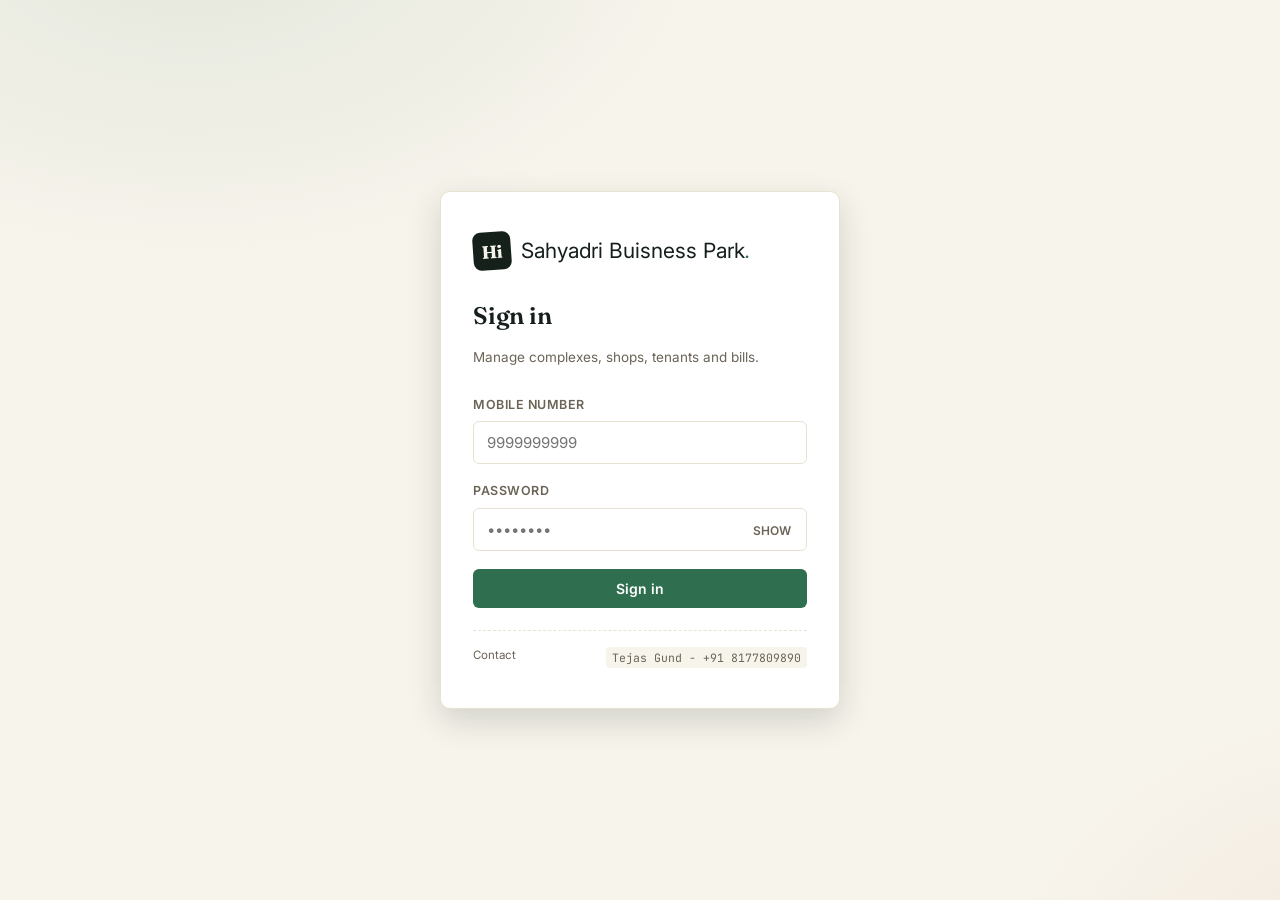
==== index.html @ 378aa6cf "Fronedned craeted" ====
<!DOCTYPE html>
<html lang="en">
<head>
<meta charset="UTF-8">
<meta name="viewport" content="width=device-width, initial-scale=1.0, viewport-fit=cover">
<title>Ledger — Shop &amp; Tenant Management</title>
  <link rel="preconnect" href="https://fonts.googleapis.com">
  <link rel="preconnect" href="https://fonts.gstatic.com" crossorigin>
  <link href="https://fonts.googleapis.com/css2?family=Fraunces:opsz,wght@9..144,400;9..144,500;9..144,600;9..144,700&family=Inter:wght@400;500;600;700&family=JetBrains+Mono:wght@400;500;600&display=swap" rel="stylesheet">
<link rel="stylesheet" href="root.css">
  <script>
    // If already signed in, skip the login screen and go straight to the right app.
    (function () {
      try {
        var token = localStorage.getItem('tms_token');
        var role  = localStorage.getItem('tms_role');
        if (token && role) {
          window.location.replace(role === 'admin' ? './ADMIN/index.html' : './USER/index.html');
        }
      } catch (e) { /* ignore */ }
    })();
  </script>
</head>
<body>

<!-- ============================================================
     LOGIN SCREEN
     ============================================================ -->
<div class="login-wrap" id="loginScreen">
  <div class="login-card">
    <div class="login-mark">
      <div class="stamp-mark">Hi</div>
      <div class="wordmark">Sahyadri Buisness Park<span>.</span></div>
    </div>
    <h1>Sign in</h1>
    <p class="login-sub">Manage complexes, shops, tenants and bills.</p>

    <div class="login-error" id="loginError"></div>

    <form id="loginForm" autocomplete="on">
      <div class="field">
        <label for="loginMobile">Mobile number</label>
        <input type="tel" id="loginMobile" name="mobile" placeholder="9999999999" autocomplete="username" required pattern="[0-9]{10}" maxlength="10" inputmode="numeric">
      </div>
      <div class="field">
        <label for="loginPassword">Password</label>
        <div class="pw-row">
          <input type="password" id="loginPassword" name="password" placeholder="••••••••" autocomplete="current-password" required>
          <button type="button" class="pw-toggle" id="pwToggle">SHOW</button>
        </div>
      </div>
      <button type="submit" class="btn btn-primary btn-block" id="loginBtn">
        <span id="loginBtnText">Sign in</span>
      </button>
    </form>
  <div class="api-base-note">
    <span>Contact</span>
    <code>
    Tejas Gund - +91 8177809890
  </code>
</div>
  </div>
</div>

<script>
/* ================================================================
   CONFIG — set your backend URL here
   ================================================================ */
const API_BASE_URL = ""; // relative — same origin as this page; Apache proxies /api to the backend

/* ================================================================
   MINIMAL API HELPER (login only)
   ================================================================ */
class ApiError extends Error {
  constructor(message, status){ super(message); this.status = status; }
}
async function api(path, { method = 'GET', body = null } = {}) {
  const headers = { 'Content-Type': 'application/json' };
  let res;
  try {
    res = await fetch(`${API_BASE_URL}${path}`, {
      method, headers, body: body ? JSON.stringify(body) : undefined,
    });
  } catch (err) {
    throw new ApiError(`Can't reach the server at ${API_BASE_URL}. Check the API_BASE_URL value and that the backend is running.`, 0);
  }
  let data = null;
  const text = await res.text();
  if (text) { try { data = JSON.parse(text); } catch { data = null; } }
  if (!res.ok) {
    let msg = `Request failed (${res.status})`;
    if (data) {
      if (typeof data.detail === 'string') msg = data.detail;
      else if (Array.isArray(data.detail)) msg = data.detail.map(d => d.msg).join(', ');
    }
    throw new ApiError(msg, res.status);
  }
  return data;
}

/* ================================================================
   LOGIN
   ================================================================ */
const loginForm = document.getElementById('loginForm');
const loginError = document.getElementById('loginError');
const loginBtn = document.getElementById('loginBtn');
const loginBtnText = document.getElementById('loginBtnText');

// Show a note if we were redirected here because the session expired.
(function () {
  const params = new URLSearchParams(window.location.search);
  if (params.get('expired') === '1') {
    loginError.textContent = 'Your session expired. Please sign in again.';
    loginError.classList.add('show');
  }
})();

document.getElementById('pwToggle').addEventListener('click', () => {
  const pw = document.getElementById('loginPassword');
  const btn = document.getElementById('pwToggle');
  if (pw.type === 'password'){ pw.type = 'text'; btn.textContent = 'HIDE'; }
  else { pw.type = 'password'; btn.textContent = 'SHOW'; }
});

loginForm.addEventListener('submit', async (e) => {
  e.preventDefault();
  loginError.classList.remove('show');
  const mobile = document.getElementById('loginMobile').value.trim();
  const password = document.getElementById('loginPassword').value;

  loginBtn.disabled = true;
  loginBtnText.innerHTML = '<span class="spinner"></span>';

  try {
    const data = await api('/api/login', { method:'POST', body:{ mobile, password } });
    localStorage.setItem('tms_token', data.token);
    localStorage.setItem('tms_role', data.role);
    window.location.replace(data.role === 'admin' ? './ADMIN/index.html' : './USER/index.html');
  } catch (err) {
    loginError.textContent = err.message || 'Sign in failed. Check your credentials.';
    loginError.classList.add('show');
    loginBtn.disabled = false;
    loginBtnText.textContent = 'Sign in';
  }
});
</script>
</body>
</html>
---- root.css ----
/* ============================================================
   TOKENS
   ============================================================ */
:root{
  --ink:#15201B;
  --paper:#F7F4EC;
  --paper-raised:#FFFFFF;
  --green:#2F6F4F;
  --green-deep:#1F4D38;
  --rust:#C0612B;
  --rust-soft:#F3E3D6;
  --line:#E8E2D2;
  --success:#1F8A6B;
  --success-soft:#E1F0E8;
  --pending-soft:#F3E3D6;
  --partial-soft:#FBEFD0;
  --partial:#A87A12;
  --muted:#6B6457;
  --danger:#B43B2E;
  --danger-soft:#F6E0DC;

  --font-display:'Fraunces', serif;
  --font-body:'Inter', system-ui, sans-serif;
  --font-mono:'JetBrains Mono', monospace;

  --radius:10px;
  --radius-sm:6px;
  --shadow-sm: 0 1px 2px rgba(21,32,27,0.06);
  --shadow-md: 0 4px 16px rgba(21,32,27,0.10);
  --shadow-lg: 0 12px 32px rgba(21,32,27,0.16);

  --sidebar-w: 248px;
}

*{box-sizing:border-box;}
html,body{margin:0;padding:0;}
body{
  background:var(--paper);
  color:var(--ink);
  font-family:var(--font-body);
  font-size:15px;
  line-height:1.5;
  -webkit-font-smoothing:antialiased;
  min-height:100vh;
}
h1,h2,h3,h4{font-family:var(--font-display); font-weight:600; margin:0; letter-spacing:-0.01em;}
.mono{font-family:var(--font-mono);}
a{color:inherit;}
button{font-family:var(--font-body); cursor:pointer;}
input,select,textarea{font-family:var(--font-body);}
*:focus-visible{outline:2px solid var(--green); outline-offset:2px; border-radius:4px;}

@media (prefers-reduced-motion: reduce){
  *{animation-duration:0.001ms !important; transition-duration:0.001ms !important;}
}

::-webkit-scrollbar{width:10px; height:10px;}
::-webkit-scrollbar-thumb{background:var(--line); border-radius:6px;}
::-webkit-scrollbar-track{background:transparent;}

/* ============================================================
   LOGIN SCREEN
   ============================================================ */
.login-wrap{
  min-height:100vh;
  display:flex;
  align-items:center;
  justify-content:center;
  padding:24px;
  background:
    radial-gradient(900px 600px at 15% -10%, rgba(47,111,79,0.10), transparent 60%),
    radial-gradient(700px 500px at 110% 110%, rgba(192,97,43,0.08), transparent 60%),
    var(--paper);
}
.login-card{
  width:100%;
  max-width:400px;
  background:var(--paper-raised);
  border:1px solid var(--line);
  border-radius:var(--radius);
  box-shadow:var(--shadow-lg);
  padding:40px 32px;
  animation:rise 0.5s ease both;
}
@keyframes rise{ from{opacity:0; transform:translateY(10px);} to{opacity:1; transform:translateY(0);} }
.login-mark{
  display:flex; align-items:center; gap:10px; margin-bottom:28px;
}
.login-mark .stamp-mark{
  width:38px; height:38px; border-radius:8px;
  background:var(--ink); color:var(--paper);
  display:flex; align-items:center; justify-content:center;
  font-family:var(--font-display); font-weight:700; font-size:18px;
  transform:rotate(-4deg);
}
.login-mark .wordmark{font-size:21px;}
.login-mark .wordmark span{color:var(--green); font-style:italic;}
.login-card h1{font-size:24px; margin-bottom:4px;}
.login-sub{color:var(--muted); font-size:13.5px; margin-bottom:28px;}
.field{margin-bottom:18px;}
.field label{
  display:block; font-size:12.5px; font-weight:600; text-transform:uppercase;
  letter-spacing:0.04em; color:var(--muted); margin-bottom:7px;
}
.field input{
  width:100%; padding:11px 13px; border:1.5px solid var(--line);
  border-radius:var(--radius-sm); font-size:15px; background:var(--paper-raised);
  transition:border-color .15s ease;
}
.field input:focus{border-color:var(--green);}
.pw-row{position:relative;}
.pw-toggle{
  position:absolute; right:10px; top:50%; transform:translateY(-50%);
  background:none; border:none; font-size:12px; color:var(--muted); font-weight:600;
  padding:4px 6px;
}
.btn{
  display:inline-flex; align-items:center; justify-content:center; gap:8px;
  padding:11px 18px; border-radius:var(--radius-sm); border:none;
  font-weight:600; font-size:14px; transition:transform .12s ease, box-shadow .12s ease, background .15s ease;
  white-space:nowrap;
}
.btn:active{transform:scale(0.97);}
.btn-primary{background:var(--green); color:#fff;}
.btn-primary:hover{background:var(--green-deep);}
.btn-primary:disabled{background:#9FB8AB; cursor:not-allowed; transform:none;}
.btn-block{width:100%;}
.btn-ghost{background:transparent; color:var(--ink); border:1.5px solid var(--line);}
.btn-ghost:hover{border-color:var(--ink);}
.btn-danger-ghost{background:transparent; color:var(--danger); border:1.5px solid var(--danger-soft);}
.btn-danger-ghost:hover{background:var(--danger-soft);}
.btn-sm{padding:6px 11px; font-size:12.5px;}
.btn-icon{padding:8px; border-radius:var(--radius-sm); background:transparent; border:1.5px solid var(--line); color:var(--ink); display:inline-flex;}
.btn-icon:hover{border-color:var(--green); color:var(--green);}
.btn-icon.spinning svg{animation:spin 0.7s linear infinite;}
@keyframes spin{ to{ transform:rotate(360deg); } }

.login-error{
  background:var(--danger-soft); color:var(--danger); border-radius:var(--radius-sm);
  padding:10px 13px; font-size:13px; margin-bottom:16px; display:none; font-weight:500;
}
.login-error.show{display:block; animation:shake .3s ease;}
@keyframes shake{ 0%,100%{transform:translateX(0);} 25%{transform:translateX(-4px);} 75%{transform:translateX(4px);} }

.api-base-note{
  margin-top:22px; padding-top:16px; border-top:1px dashed var(--line);
  font-size:11.5px; color:var(--muted); display:flex; justify-content:space-between; gap:8px;
}
.api-base-note code{font-family:var(--font-mono); background:var(--paper); padding:2px 6px; border-radius:4px;}

/* ============================================================
   APP SHELL
   ============================================================ */
.app{ display:none; min-height:100vh; }
.app.show{ display:flex; }

.sidebar{
  width:var(--sidebar-w); flex-shrink:0; background:var(--ink); color:var(--paper);
  display:flex; flex-direction:column; padding:22px 14px; position:fixed; top:0; left:0; bottom:0; overflow-y:auto;
}
.sidebar-mark{ display:flex; align-items:center; gap:10px; padding:0 8px 24px; }
.sidebar-mark .stamp-mark{
  width:32px; height:32px; border-radius:7px; background:var(--green); color:#fff;
  display:flex; align-items:center; justify-content:center; font-family:var(--font-display); font-weight:700; font-size:15px;
  transform:rotate(-4deg); flex-shrink:0;
}
.sidebar-mark .wordmark{font-size:17px; color:#fff;}
.sidebar-mark .wordmark span{color:#6FBE99; font-style:italic;}

.nav-group{ margin-bottom:4px; }
.nav-label{ font-size:10.5px; text-transform:uppercase; letter-spacing:.08em; color:#8A9389; padding:14px 12px 6px; font-weight:600;}
.nav-item{
  display:flex; align-items:center; gap:11px; padding:10px 12px; border-radius:var(--radius-sm);
  color:#C9CFC5; font-size:14px; font-weight:500; margin-bottom:2px; transition:background .12s ease, color .12s ease;
  border:none; background:none; width:100%; text-align:left;
}
.nav-item svg{ flex-shrink:0; opacity:0.85; }
.nav-item:hover{ background:rgba(255,255,255,0.06); color:#fff; }
.nav-item.active{ background:var(--green); color:#fff; }
.nav-item.active svg{ opacity:1; }
.nav-badge{
  margin-left:auto; background:var(--rust); color:#fff; font-size:10.5px; font-weight:700;
  padding:1px 6px; border-radius:10px; min-width:18px; text-align:center;
}

.sidebar-foot{ margin-top:auto; padding-top:16px; border-top:1px solid rgba(255,255,255,0.08); }
.user-chip{ display:flex; align-items:center; gap:10px; padding:8px 10px; border-radius:var(--radius-sm); }
.user-avatar{
  width:32px; height:32px; border-radius:50%; background:var(--green); color:#fff;
  display:flex; align-items:center; justify-content:center; font-weight:700; font-size:13px; flex-shrink:0;
}
.user-meta{ overflow:hidden; }
.user-meta .name{ font-size:13.5px; color:#fff; font-weight:600; white-space:nowrap; overflow:hidden; text-overflow:ellipsis; }
.user-meta .role{ font-size:11px; color:#8A9389; text-transform:capitalize; }
.logout-btn{
  width:100%; margin-top:8px; background:none; border:1.5px solid rgba(255,255,255,0.14); color:#C9CFC5;
  padding:9px; border-radius:var(--radius-sm); font-size:13px; font-weight:600; display:flex; align-items:center; justify-content:center; gap:7px;
}
.logout-btn:hover{ border-color:var(--rust); color:#fff; background:rgba(192,97,43,0.15); }

.main{ flex:1; margin-left:var(--sidebar-w); min-width:0; }
.topbar{
  position:sticky; top:0; z-index:20; background:rgba(247,244,236,0.92); backdrop-filter:blur(8px);
  border-bottom:1px solid var(--line); padding:16px 28px; display:flex; align-items:center; justify-content:space-between; gap:16px;
}
.topbar h2{ font-size:21px; }
.topbar .crumb{ font-size:12.5px; color:var(--muted); margin-top:2px; }
.topbar-actions{ display:flex; align-items:center; gap:10px; }
.content{ padding:24px 28px 56px; max-width:1320px; }

.menu-toggle{ display:none; background:none; border:none; padding:6px; color:var(--ink); }

/* ============================================================
   GENERIC UI PARTS
   ============================================================ */
.toolbar{ display:flex; align-items:center; justify-content:space-between; gap:12px; margin-bottom:18px; flex-wrap:wrap; }
.search-input{
  flex:1; min-width:180px; max-width:340px; padding:9px 13px 9px 36px; border:1.5px solid var(--line);
  border-radius:var(--radius-sm); font-size:13.5px; background:var(--paper-raised) url('data:image/svg+xml;utf8,<svg xmlns="http://www.w3.org/2000/svg" width="15" height="15" viewBox="0 0 24 24" fill="none" stroke="%236B6457" stroke-width="2"><circle cx="11" cy="11" r="8"/><line x1="21" y1="21" x2="16.65" y2="16.65"/></svg>') no-repeat 12px center;
}
.search-input:focus{ border-color:var(--green); outline:none; }
.filter-chips{ display:flex; gap:6px; }
.chip{
  padding:7px 13px; border-radius:999px; border:1.5px solid var(--line); background:var(--paper-raised);
  font-size:12.5px; font-weight:600; color:var(--muted); transition:all .12s ease;
}
.chip:hover{ border-color:var(--green); color:var(--ink); }
.chip.active{ background:var(--ink); color:#fff; border-color:var(--ink); }
.tenant-tag{ font-size:13px; font-weight:600; color:var(--green-deep); }

.card{ background:var(--paper-raised); border:1px solid var(--line); border-radius:var(--radius); box-shadow:var(--shadow-sm); }
.card-pad{ padding:18px; }

.stat-row{ display:grid; grid-template-columns:repeat(auto-fit, minmax(170px,1fr)); gap:14px; margin-bottom:20px; }
.stat-card{ padding:16px 18px; }
.stat-card .label{ font-size:11.5px; text-transform:uppercase; letter-spacing:.05em; color:var(--muted); font-weight:600; margin-bottom:8px;}
.stat-card .value{ font-family:var(--font-display); font-size:26px; font-weight:600; }
.stat-card .sub{ font-size:12px; color:var(--muted); margin-top:4px; }
.stat-card.accent-green .value{ color:var(--green-deep); }
.stat-card.accent-rust .value{ color:var(--rust); }
.glance-card{ font-family:inherit; transition:border-color .12s, transform .1s; }
.glance-card:hover{ border-color:var(--green); }
.glance-card:active{ transform:scale(0.98); }

.table-wrap{ overflow-x:auto; border:1px solid var(--line); border-radius:var(--radius); background:var(--paper-raised); }
table{ width:100%; border-collapse:collapse; font-size:13.8px; min-width:640px; }
thead th{
  text-align:left; padding:12px 16px; font-size:11.5px; text-transform:uppercase; letter-spacing:.04em;
  color:var(--muted); font-weight:600; border-bottom:1.5px solid var(--line); white-space:nowrap; background:#FBF9F4;
}
tbody td{ padding:13px 16px; border-bottom:1px solid var(--line); vertical-align:middle; }
tbody tr:last-child td{ border-bottom:none; }
tbody tr{ transition:background .1s ease; }
tbody tr:hover{ background:#FBF9F4; }
td.num, th.num{ text-align:right; font-family:var(--font-mono); }
td .row-actions{ display:flex; gap:6px; justify-content:flex-end; }

.pill{
  display:inline-flex; align-items:center; gap:5px; padding:3px 10px; border-radius:999px;
  font-size:11.5px; font-weight:700; text-transform:uppercase; letter-spacing:.03em;
}
.pill-dot{ width:6px; height:6px; border-radius:50%; }
.pill.available{ background:var(--success-soft); color:var(--success); }
.pill.available .pill-dot{ background:var(--success); }
.pill.occupied{ background:#E7E3F4; color:#5B4B9E; }
.pill.occupied .pill-dot{ background:#5B4B9E; }
.pill.active-pill{ background:var(--success-soft); color:var(--success); }
.pill.active-pill .pill-dot{ background:var(--success); }
.pill.inactive-pill{ background:var(--danger-soft); color:var(--danger); }
.pill.inactive-pill .pill-dot{ background:var(--danger); }
.pill.role-admin{ background:#FDEBD8; color:#9A5A12; }
.pill.role-tenant{ background:#E3EEFB; color:#1E5C9A; }

/* stamp badge — signature element for bill/payment status */
.stamp{
  display:inline-flex; align-items:center; justify-content:center;
  font-family:var(--font-mono); font-weight:700; font-size:10.5px; letter-spacing:.06em;
  padding:4px 10px; border-radius:4px; border:2px solid currentColor;
  transform:rotate(-3deg); text-transform:uppercase;
}
.stamp.paid{ color:var(--success); }
.stamp.partial{ color:var(--partial); }
.stamp.pending{ color:var(--rust); }

.empty-state{ text-align:center; padding:64px 24px; color:var(--muted); }
.empty-state svg{ opacity:0.4; margin-bottom:14px; }
.empty-state h3{ font-size:16px; color:var(--ink); margin-bottom:6px; }
.empty-state p{ font-size:13.5px; max-width:340px; margin:0 auto; }

.skeleton-row{ height:46px; background:linear-gradient(90deg, #EFEBE0 25%, #F6F3EA 37%, #EFEBE0 63%); background-size:400% 100%; animation:shimmer 1.4s ease infinite; border-bottom:1px solid var(--line); }
@keyframes shimmer{ 0%{background-position:100% 0;} 100%{background-position:0 0;} }

.error-banner{
  background:var(--danger-soft); color:var(--danger); border-radius:var(--radius-sm); padding:13px 16px;
  font-size:13.5px; font-weight:500; margin-bottom:16px; display:flex; align-items:flex-start; gap:10px;
}
.error-banner svg{ flex-shrink:0; margin-top:1px; }
.error-banner button{ margin-left:auto; background:none; border:none; color:var(--danger); font-weight:700; font-size:16px; line-height:1; flex-shrink:0;}

/* Toasts */
.toast-stack{ position:fixed; bottom:20px; right:20px; z-index:1000; display:flex; flex-direction:column; gap:10px; max-width:340px; }
.toast{
  background:var(--ink); color:#fff; padding:13px 16px; border-radius:var(--radius-sm); box-shadow:var(--shadow-lg);
  font-size:13.5px; font-weight:500; display:flex; align-items:center; gap:10px; animation:toast-in .25s ease both;
}
.toast.success{ background:var(--green-deep); }
.toast.error{ background:var(--danger); }
.toast.fade-out{ animation:toast-out .25s ease forwards; }
@keyframes toast-in{ from{opacity:0; transform:translateX(20px);} to{opacity:1; transform:translateX(0);} }
@keyframes toast-out{ from{opacity:1;} to{opacity:0; transform:translateX(20px);} }

/* Modal */
.modal-overlay{
  position:fixed; inset:0; background:rgba(21,32,27,0.45); display:none; align-items:center; justify-content:center;
  z-index:500; padding:20px; backdrop-filter:blur(2px);
}
.modal-overlay.show{ display:flex; animation:fade-in .15s ease; }
@keyframes fade-in{ from{opacity:0;} to{opacity:1;} }
.modal{
  background:var(--paper-raised); border-radius:var(--radius); box-shadow:var(--shadow-lg); width:100%; max-width:560px;
  max-height:90vh; overflow-y:auto; animation:modal-in .2s ease both;
}
@keyframes modal-in{ from{opacity:0; transform:translateY(12px) scale(0.98);} to{opacity:1; transform:translateY(0) scale(1);} }
.modal-head{ padding:20px 22px; border-bottom:1px solid var(--line); display:flex; align-items:center; justify-content:space-between; }
.modal-head h3{ font-size:18px; }
.modal-close{ background:none; border:none; color:var(--muted); padding:4px; }
.modal-close:hover{ color:var(--ink); }
.modal-body{ padding:22px; }
.modal-foot{ padding:16px 22px; border-top:1px solid var(--line); display:flex; justify-content:flex-end; gap:10px; }
.form-grid{ display:grid; grid-template-columns:1fr 1fr; gap:14px; }
.form-grid .full{ grid-column:1 / -1; }
@media (max-width:520px){ .form-grid{ grid-template-columns:1fr; } }
.field select, .field textarea{
  width:100%; padding:11px 13px; border:1.5px solid var(--line); border-radius:var(--radius-sm); font-size:14.5px; background:var(--paper-raised);
}
.field select:disabled{ background:#F4F1E9; color:var(--muted); cursor:not-allowed; }
.field textarea{ resize:vertical; min-height:64px; font-family:var(--font-body); }
.field .hint{ font-size:11.5px; color:var(--muted); margin-top:5px; }
.field-error{ font-size:12px; color:var(--danger); margin-top:5px; font-weight:600; }
.field input.invalid, .field select.invalid{ border-color:var(--danger); }

.confirm-body{ padding:22px; font-size:14.5px; }
.confirm-body strong{ font-weight:700; }

/* ---- Info card used inside modals ---- */
.info-card{
  background:var(--paper); border:1.5px solid var(--line); border-radius:var(--radius-sm);
  padding:12px 14px; margin-top:4px; font-size:13px;
}
.info-card .info-row{ display:flex; justify-content:space-between; align-items:center; gap:10px; padding:3px 0; }
.info-card .info-label{ color:var(--muted); font-size:12px; font-weight:600; text-transform:uppercase; letter-spacing:.03em; }
.info-card .info-val{ font-weight:600; font-family:var(--font-mono); font-size:13px; }
.info-card .info-val.good{ color:var(--success); }
.info-card .info-val.warn{ color:var(--rust); }

/* ---- Step / path toggle inside modal ---- */
.path-toggle{
  display:flex; gap:0; border:1.5px solid var(--line); border-radius:var(--radius-sm); overflow:hidden; margin-bottom:18px;
}
.path-btn{
  flex:1; padding:10px 12px; background:var(--paper-raised); border:none; font-size:13.5px; font-weight:600;
  color:var(--muted); cursor:pointer; transition:background .12s, color .12s; border-right:1.5px solid var(--line);
  display:flex; align-items:center; justify-content:center; gap:7px;
}
.path-btn:last-child{ border-right:none; }
.path-btn.active{ background:var(--ink); color:#fff; }
.path-btn:hover:not(.active){ background:var(--paper); color:var(--ink); }

/* ---- Bill section inside payment modal ---- */
.bill-list{ display:flex; flex-direction:column; gap:8px; margin-top:6px; }
.bill-row{
  border:1.5px solid var(--line); border-radius:var(--radius-sm); padding:11px 13px;
  cursor:pointer; transition:border-color .12s, background .12s; display:flex; align-items:center; gap:12px;
}
.bill-row:hover{ border-color:var(--green); background:#F2F9F5; }
.bill-row.selected{ border-color:var(--green); background:#E8F4EE; }
.bill-row input[type=radio]{ accent-color:var(--green); width:15px; height:15px; flex-shrink:0; }
.bill-row-info{ flex:1; min-width:0; }
.bill-row-info .btype{ font-weight:700; font-size:13.5px; }
.bill-row-info .bmeta{ font-size:12px; color:var(--muted); margin-top:2px; }
.bill-row-amt{ text-align:right; flex-shrink:0; }
.bill-row-amt .bpending{ font-family:var(--font-mono); font-weight:700; font-size:14px; color:var(--rust); }
.bill-row-amt .bdue{ font-size:11.5px; color:var(--muted); margin-top:2px; }

/* ---- Unoccupied warning ---- */
.warn-box{
  background:var(--rust-soft); border:1.5px solid #E8C4A8; border-radius:var(--radius-sm);
  padding:11px 14px; font-size:13px; color:#7A3A18; display:flex; align-items:flex-start; gap:9px; margin-top:4px;
}
.warn-box svg{ flex-shrink:0; margin-top:1px; }

/* ---- Payment summary before save ---- */
.pay-summary{
  background:var(--success-soft); border:1.5px solid #A8D9C4; border-radius:var(--radius-sm);
  padding:13px 15px; margin-top:6px;
}
.pay-summary .ps-title{ font-size:11.5px; font-weight:700; text-transform:uppercase; letter-spacing:.05em; color:var(--success); margin-bottom:8px; }
.pay-summary .ps-row{ display:flex; justify-content:space-between; font-size:13px; padding:3px 0; }
.pay-summary .ps-row .ps-key{ color:var(--muted); }
.pay-summary .ps-row .ps-val{ font-weight:600; }
.pay-summary .ps-row.ps-total .ps-val{ font-family:var(--font-mono); font-size:15px; color:var(--green-deep); }

/* Tenant portal (read-only, simplified) */
.tenant-shell{ width:100%; }
.tenant-topbar{
  background:var(--ink); color:#fff; padding:18px 24px; display:flex; align-items:center; justify-content:space-between;
  position:sticky; top:0; z-index:20;
}
.tenant-content{ max-width:760px; margin:0 auto; padding:24px 18px 64px; }
.section-title{ font-size:17px; margin:28px 0 14px; display:flex; align-items:center; justify-content:space-between; }
.tenant-card{ background:var(--paper-raised); border:1px solid var(--line); border-radius:var(--radius); padding:16px 18px; margin-bottom:10px; box-shadow:var(--shadow-sm); }
.tenant-card .row1{ display:flex; align-items:center; justify-content:space-between; gap:10px; margin-bottom:8px;}
.tenant-card .title{ font-weight:600; font-size:14.5px; }
.tenant-card .meta{ font-size:12.5px; color:var(--muted); }
.tenant-card .amt-row{ display:flex; justify-content:space-between; font-size:13px; padding-top:8px; border-top:1px dashed var(--line); margin-top:8px;}
.tenant-card .amt-row .big{ font-family:var(--font-mono); font-weight:700; font-size:15px; }

.spinner{ width:16px; height:16px; border:2.5px solid rgba(255,255,255,0.35); border-top-color:#fff; border-radius:50%; animation:spin 0.7s linear infinite; }
.spinner.dark{ border:2.5px solid rgba(21,32,27,0.2); border-top-color:var(--ink); }

.checkbox-list{ display:flex; flex-direction:column; gap:8px; max-height:220px; overflow-y:auto; border:1.5px solid var(--line); border-radius:var(--radius-sm); padding:10px; }
.checkbox-row{ display:flex; align-items:center; gap:9px; font-size:13.5px; padding:5px 6px; border-radius:5px; }
.checkbox-row:hover{ background:var(--paper); }
.checkbox-row input{ width:16px; height:16px; accent-color:var(--green); }

/* ---- Shop picker list (bulk bill creation) ---- */
.shop-pick-list{ display:flex; flex-direction:column; gap:7px; max-height:280px; overflow-y:auto; padding:2px; }
.shop-pick-row{
  display:flex; align-items:center; gap:11px; padding:10px 12px; border:1.5px solid var(--line);
  border-radius:var(--radius-sm); cursor:pointer; transition:border-color .12s, background .12s;
}
.shop-pick-row:hover{ border-color:var(--green); }
.shop-pick-row.checked-row{ border-color:var(--green); background:#F2F9F5; }
.shop-pick-check{ width:17px; height:17px; accent-color:var(--green); flex-shrink:0; cursor:pointer; }
.shop-pick-info{ flex:1; min-width:0; }
.shop-pick-num{ font-weight:700; font-size:14px; }
.shop-pick-meta{ font-size:11.5px; color:var(--muted); margin-top:2px; }
.shop-pick-amt-wrap{ display:flex; align-items:center; gap:4px; flex-shrink:0; }
.shop-pick-rupee{ font-family:var(--font-mono); color:var(--muted); font-size:13px; }
.shop-pick-amount{
  width:104px; padding:8px 9px; border:1.5px solid var(--line); border-radius:var(--radius-sm);
  font-family:var(--font-mono); font-size:13.5px; text-align:right; background:var(--paper-raised);
}
.shop-pick-amount:focus{ border-color:var(--green); outline:none; }
@media (max-width:480px){
  .shop-pick-row{ flex-wrap:wrap; }
  .shop-pick-amt-wrap{ width:100%; justify-content:flex-end; margin-left:28px; }
}

.visually-hidden{ position:absolute; width:1px; height:1px; overflow:hidden; clip:rect(0,0,0,0); }

/* Responsive */
@media (max-width:900px){
  .sidebar{ transform:translateX(-100%); transition:transform .2s ease; z-index:300; box-shadow:var(--shadow-lg); }
  .sidebar.open{ transform:translateX(0); }
  .main{ margin-left:0; }
  .menu-toggle{ display:flex; }
  .sidebar-scrim{ display:none; position:fixed; inset:0; background:rgba(0,0,0,0.4); z-index:290; }
  .sidebar-scrim.show{ display:block; }
  .content{ padding:18px 16px 90px; }
  .topbar{ padding:14px 16px; }
}
@media (max-width:560px){
  .topbar h2{ font-size:18px; }
  .stat-row{ grid-template-columns:repeat(2,1fr); }
  table{ font-size:13px; }
  thead th, tbody td{ padding:10px 12px; }
  .modal-overlay{ padding:0; align-items:flex-end; }
  .modal{ max-width:100%; max-height:92vh; border-radius:var(--radius) var(--radius) 0 0; animation:modal-in-sheet .2s ease both; }
  .modal-head{ padding:16px 16px 14px; }
  .modal-body{ padding:16px; }
  .modal-foot{ padding:12px 16px; padding-bottom:max(12px, env(safe-area-inset-bottom)); flex-wrap:wrap; }
  .modal-foot .btn{ flex:1; }
  .pay-summary, .info-card, .warn-box{ padding:11px 12px; }
}
@keyframes modal-in-sheet{ from{opacity:0; transform:translateY(24px);} to{opacity:1; transform:translateY(0);} }

/* ============================================================
   ENHANCED UI — filters, advanced search, user dashboard
   ============================================================ */
.filter-bar{
  background:var(--paper-raised); border:1px solid var(--line); border-radius:var(--radius);
  padding:14px 16px; margin-bottom:18px; display:flex; flex-wrap:wrap; gap:10px; align-items:flex-end;
}
.filter-bar .field{ margin:0; min-width:130px; flex:1; }
.filter-bar .field label{ font-size:11px; }
.filter-bar .field input,.filter-bar .field select{ font-size:13px; padding:8px 10px; }
.filter-bar .field.search-full{ flex:2; min-width:200px; }
.filter-count{ font-size:12.5px; color:var(--muted); font-weight:600; margin-left:auto; align-self:center; white-space:nowrap; }
.filter-clear-btn{ padding:8px 13px; font-size:12.5px; font-weight:600; white-space:nowrap; }

.sort-select{ padding:8px 10px; border:1.5px solid var(--line); border-radius:var(--radius-sm); font-size:13px; background:var(--paper-raised); color:var(--ink); }

/* Dashboard complex stats table */
.complex-stat-card{
  background:var(--paper-raised); border:1px solid var(--line); border-radius:var(--radius);
  padding:14px 16px; box-shadow:var(--shadow-sm); transition:box-shadow .15s;
}
.complex-stat-card:hover{ box-shadow:var(--shadow-md); }
.complex-stat-card .c-name{ font-weight:700; font-size:14.5px; margin-bottom:10px; display:flex; align-items:center; gap:8px; }
.complex-stat-grid{ display:grid; grid-template-columns:repeat(3,1fr); gap:8px; }
.complex-stat-item{ text-align:center; }
.complex-stat-item .csi-val{ font-family:var(--font-mono); font-weight:700; font-size:16px; }
.complex-stat-item .csi-label{ font-size:10.5px; color:var(--muted); text-transform:uppercase; letter-spacing:.04em; font-weight:600; }
.complex-stat-item.accent-green .csi-val{ color:var(--green-deep); }
.complex-stat-item.accent-rust .csi-val{ color:var(--rust); }

/* Collapsible sections for tenant portal */
.collapsible-section{ background:var(--paper-raised); border:1px solid var(--line); border-radius:var(--radius); margin-bottom:12px; overflow:hidden; }
.collapsible-header{ display:flex; align-items:center; justify-content:space-between; padding:14px 18px; cursor:pointer; user-select:none; }
.collapsible-header h3{ font-size:15px; margin:0; }
.collapsible-arrow{ transition:transform .2s; }
.collapsible-header.open .collapsible-arrow{ transform:rotate(180deg); }
.collapsible-body{ display:none; border-top:1px solid var(--line); padding:16px 18px; }
.collapsible-body.open{ display:block; }

/* Tenant portal enhanced stats */
.tp-stat-grid{ display:grid; grid-template-columns:repeat(2,1fr); gap:10px; margin-bottom:16px; }
.tp-stat{ background:var(--paper-raised); border:1px solid var(--line); border-radius:var(--radius); padding:12px 14px; }
.tp-stat .tp-label{ font-size:10.5px; text-transform:uppercase; letter-spacing:.05em; color:var(--muted); font-weight:600; margin-bottom:4px; }
.tp-stat .tp-value{ font-family:var(--font-display); font-size:20px; font-weight:600; }
.tp-stat.accent-green .tp-value{ color:var(--green-deep); }
.tp-stat.accent-rust .tp-value{ color:var(--rust); }
.tp-stat.accent-partial .tp-value{ color:var(--partial); }
@media(min-width:500px){ .tp-stat-grid{ grid-template-columns:repeat(4,1fr); } }

/* Monthly summary for tenant portal */
.month-row{
  border:1px solid var(--line); border-radius:var(--radius-sm); margin-bottom:8px; overflow:hidden;
}
.month-row-head{ display:flex; align-items:center; justify-content:space-between; padding:10px 14px; cursor:pointer; background:var(--paper-raised); }
.month-row-head .m-name{ font-weight:700; font-size:13.5px; }
.month-row-head .m-badges{ display:flex; gap:8px; align-items:center; }
.month-row-body{ display:none; border-top:1px solid var(--line); padding:12px 14px; background:#FAFAF8; }
.month-row-body.open{ display:block; }

/* Bills/Payments year→month drill-down */
.drill-crumb{ display:flex; align-items:center; gap:6px; flex-wrap:wrap; font-size:12.5px; color:var(--muted); margin-bottom:12px; }
.drill-crumb span{ cursor:pointer; }
.drill-crumb span.active{ color:var(--ink); font-weight:700; cursor:default; }
.drill-crumb .sep{ color:var(--line); cursor:default; }
.drill-grid{ display:grid; grid-template-columns:repeat(auto-fill,minmax(150px,1fr)); gap:10px; }
.drill-card{ background:var(--paper-raised); border:1px solid var(--line); border-radius:var(--radius); padding:14px 16px; cursor:pointer; transition:border-color .12s, box-shadow .12s; }
.drill-card:hover{ border-color:var(--green); box-shadow:var(--shadow-sm); }
.drill-card .dc-title{ font-weight:700; font-size:15px; margin-bottom:6px; }
.drill-card .dc-count{ font-size:11.5px; color:var(--muted); margin-bottom:8px; }
.drill-card .dc-amt{ font-family:var(--font-mono); font-weight:700; font-size:15px; }
.drill-card .dc-pending{ font-size:11.5px; color:var(--rust); font-weight:600; margin-top:3px; }
.drill-card .dc-pending.clear{ color:var(--success); }
@media (max-width:480px){ .drill-grid{ grid-template-columns:repeat(2,1fr); gap:8px; } .drill-card{ padding:11px 12px; } }

/* Finance page user card */
.user-finance-card{ background:var(--paper-raised); border:1.5px solid var(--green); border-radius:var(--radius); padding:16px 18px; margin-bottom:16px; }
.user-finance-card .ufc-name{ font-weight:700; font-size:16px; margin-bottom:2px; }
.user-finance-card .ufc-meta{ font-size:12.5px; color:var(--muted); }

/* Deposit section in tenant portal */
.deposit-progress{ margin:12px 0; }
.deposit-bar-wrap{ background:var(--line); border-radius:999px; height:8px; overflow:hidden; margin-top:6px; }
.deposit-bar{ background:var(--green); height:100%; border-radius:999px; transition:width .4s ease; }

/* Records count tag */
.record-count-tag{ background:var(--paper); border:1px solid var(--line); border-radius:999px; padding:3px 10px; font-size:12px; font-weight:600; color:var(--muted); }

/* Empty state compact */
.empty-compact{ text-align:center; padding:28px 16px; color:var(--muted); font-size:13.5px; }

/* Year selector for tenant */
.year-btn-row{ display:flex; gap:6px; flex-wrap:wrap; margin-bottom:14px; }
.year-btn{ padding:7px 14px; border-radius:999px; border:1.5px solid var(--line); background:var(--paper-raised); font-size:13px; font-weight:600; color:var(--muted); cursor:pointer; transition:all .12s; }
.year-btn.active{ background:var(--ink); color:#fff; border-color:var(--ink); }
.year-btn:hover:not(.active){ border-color:var(--ink); color:var(--ink); }
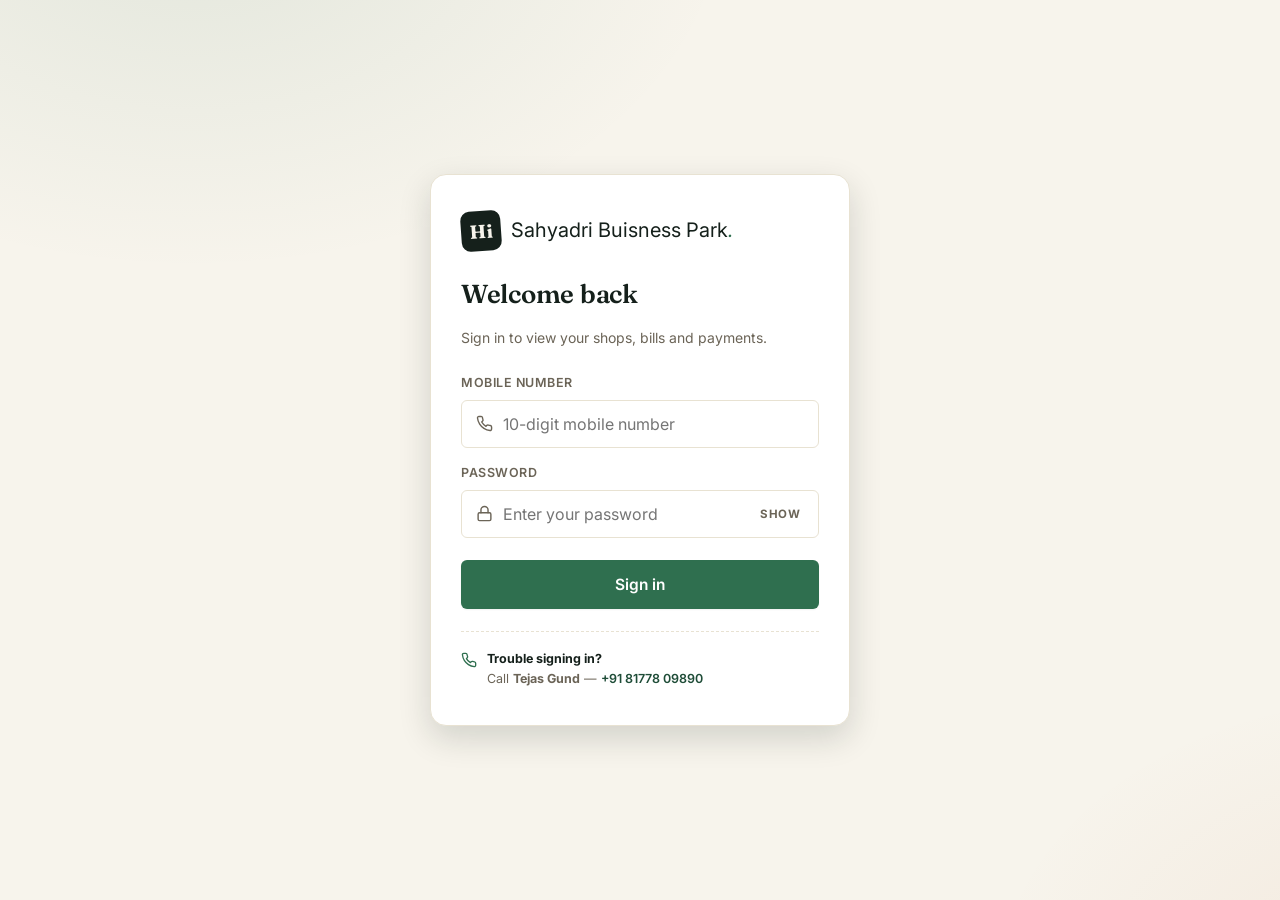
==== commit dbef2142: "change all app - pahse 3" ====
--- a/index.html
+++ b/index.html
@@ -32,33 +32,39 @@
       <div class="stamp-mark">Hi</div>
       <div class="wordmark">Sahyadri Buisness Park<span>.</span></div>
     </div>
-    <h1>Sign in</h1>
-    <p class="login-sub">Manage complexes, shops, tenants and bills.</p>
+    <h1>Welcome back</h1>
+    <p class="login-sub">Sign in to view your shops, bills and payments.</p>
 
     <div class="login-error" id="loginError"></div>
 
     <form id="loginForm" autocomplete="on">
       <div class="field">
         <label for="loginMobile">Mobile number</label>
-        <input type="tel" id="loginMobile" name="mobile" placeholder="9999999999" autocomplete="username" required pattern="[0-9]{10}" maxlength="10" inputmode="numeric">
+        <div class="input-icon-row">
+          <svg class="input-icon" width="17" height="17" viewBox="0 0 24 24" fill="none" stroke="currentColor" stroke-width="2" stroke-linecap="round" stroke-linejoin="round"><path d="M22 16.92v3a2 2 0 0 1-2.18 2 19.79 19.79 0 0 1-8.63-3.07 19.5 19.5 0 0 1-6-6 19.79 19.79 0 0 1-3.07-8.67A2 2 0 0 1 4.11 2h3a2 2 0 0 1 2 1.72c.127.96.361 1.903.7 2.81a2 2 0 0 1-.45 2.11L8.09 9.91a16 16 0 0 0 6 6l1.27-1.27a2 2 0 0 1 2.11-.45c.907.339 1.85.573 2.81.7A2 2 0 0 1 22 16.92z"/></svg>
+          <input type="tel" id="loginMobile" name="mobile" placeholder="10-digit mobile number" autocomplete="tel" required pattern="[0-9]{10}" maxlength="10" inputmode="numeric">
+        </div>
       </div>
       <div class="field">
         <label for="loginPassword">Password</label>
-        <div class="pw-row">
-          <input type="password" id="loginPassword" name="password" placeholder="••••••••" autocomplete="current-password" required>
+        <div class="input-icon-row pw-row">
+          <svg class="input-icon" width="17" height="17" viewBox="0 0 24 24" fill="none" stroke="currentColor" stroke-width="2" stroke-linecap="round" stroke-linejoin="round"><rect x="3" y="11" width="18" height="11" rx="2" ry="2"/><path d="M7 11V7a5 5 0 0 1 10 0v4"/></svg>
+          <input type="password" id="loginPassword" name="password" placeholder="Enter your password" autocomplete="current-password" required>
           <button type="button" class="pw-toggle" id="pwToggle">SHOW</button>
         </div>
       </div>
-      <button type="submit" class="btn btn-primary btn-block" id="loginBtn">
+      <button type="submit" class="btn btn-primary btn-block btn-lg" id="loginBtn">
         <span id="loginBtnText">Sign in</span>
       </button>
     </form>
-  <div class="api-base-note">
-    <span>Contact</span>
-    <code>
-    Tejas Gund - +91 8177809890
-  </code>
-</div>
+
+    <div class="login-help">
+      <svg width="16" height="16" viewBox="0 0 24 24" fill="none" stroke="currentColor" stroke-width="2" stroke-linecap="round" stroke-linejoin="round"><path d="M22 16.92v3a2 2 0 0 1-2.18 2 19.79 19.79 0 0 1-8.63-3.07 19.5 19.5 0 0 1-6-6 19.79 19.79 0 0 1-3.07-8.67A2 2 0 0 1 4.11 2h3a2 2 0 0 1 2 1.72c.127.96.361 1.903.7 2.81a2 2 0 0 1-.45 2.11L8.09 9.91a16 16 0 0 0 6 6l1.27-1.27a2 2 0 0 1 2.11-.45c.907.339 1.85.573 2.81.7A2 2 0 0 1 22 16.92z"/></svg>
+      <div>
+        <div class="login-help-title">Trouble signing in?</div>
+        <div class="login-help-sub">Call <strong>Tejas Gund</strong> — <a href="tel:+918177809890">+91 81778 09890</a></div>
+      </div>
+    </div>
   </div>
 </div>
 
--- a/root.css
+++ b/root.css
@@ -74,46 +74,65 @@
 }
 .login-card{
   width:100%;
-  max-width:400px;
+  max-width:420px;
   background:var(--paper-raised);
   border:1px solid var(--line);
-  border-radius:var(--radius);
+  border-radius:16px;
   box-shadow:var(--shadow-lg);
-  padding:40px 32px;
+  padding:36px 30px;
   animation:rise 0.5s ease both;
 }
 @keyframes rise{ from{opacity:0; transform:translateY(10px);} to{opacity:1; transform:translateY(0);} }
 .login-mark{
-  display:flex; align-items:center; gap:10px; margin-bottom:28px;
+  display:flex; align-items:center; gap:10px; margin-bottom:24px;
 }
 .login-mark .stamp-mark{
-  width:38px; height:38px; border-radius:8px;
+  width:40px; height:40px; border-radius:9px;
   background:var(--ink); color:var(--paper);
   display:flex; align-items:center; justify-content:center;
-  font-family:var(--font-display); font-weight:700; font-size:18px;
-  transform:rotate(-4deg);
-}
-.login-mark .wordmark{font-size:21px;}
+  font-family:var(--font-display); font-weight:700; font-size:19px;
+  transform:rotate(-4deg); flex-shrink:0;
+}
+.login-mark .wordmark{font-size:20px; line-height:1.25;}
 .login-mark .wordmark span{color:var(--green); font-style:italic;}
-.login-card h1{font-size:24px; margin-bottom:4px;}
-.login-sub{color:var(--muted); font-size:13.5px; margin-bottom:28px;}
-.field{margin-bottom:18px;}
+.login-card h1{font-size:26px; margin-bottom:6px;}
+.login-sub{color:var(--muted); font-size:14px; margin-bottom:26px; line-height:1.45;}
+.field{margin-bottom:16px;}
 .field label{
   display:block; font-size:12.5px; font-weight:600; text-transform:uppercase;
   letter-spacing:0.04em; color:var(--muted); margin-bottom:7px;
 }
 .field input{
-  width:100%; padding:11px 13px; border:1.5px solid var(--line);
-  border-radius:var(--radius-sm); font-size:15px; background:var(--paper-raised);
+  width:100%; padding:13px 14px; border:1.5px solid var(--line);
+  border-radius:var(--radius-sm); font-size:16px; background:var(--paper-raised);
   transition:border-color .15s ease;
 }
-.field input:focus{border-color:var(--green);}
+.field input:focus{border-color:var(--green); outline:none;}
+
+/* Icon + input combined row — icon (and, for the password field, the
+   show/hide toggle) live inside the same bordered box as the input, so the
+   whole thing reads as one clear field instead of loose parts. */
+.input-icon-row{
+  display:flex; align-items:center; gap:10px;
+  border:1.5px solid var(--line); border-radius:var(--radius-sm);
+  background:var(--paper-raised); padding:0 14px;
+  transition:border-color .15s ease, box-shadow .15s ease;
+}
+.input-icon-row:focus-within{ border-color:var(--green); box-shadow:0 0 0 3px rgba(47,111,79,0.10); }
+.input-icon-row .input-icon{ color:var(--muted); flex-shrink:0; }
+.input-icon-row:focus-within .input-icon{ color:var(--green); }
+.field .input-icon-row input{
+  border:none; padding:13px 0; flex:1; min-width:0; background:transparent; width:auto;
+}
+.field .input-icon-row input:focus{ outline:none; }
+
 .pw-row{position:relative;}
 .pw-toggle{
-  position:absolute; right:10px; top:50%; transform:translateY(-50%);
-  background:none; border:none; font-size:12px; color:var(--muted); font-weight:600;
-  padding:4px 6px;
-}
+  background:none; border:none; font-size:11.5px; color:var(--muted); font-weight:700;
+  padding:6px 4px; letter-spacing:.04em; flex-shrink:0;
+}
+.input-icon-row .pw-toggle{ position:static; }
+.pw-toggle:hover{ color:var(--ink); }
 .btn{
   display:inline-flex; align-items:center; justify-content:center; gap:8px;
   padding:11px 18px; border-radius:var(--radius-sm); border:none;
@@ -125,6 +144,7 @@
 .btn-primary:hover{background:var(--green-deep);}
 .btn-primary:disabled{background:#9FB8AB; cursor:not-allowed; transform:none;}
 .btn-block{width:100%;}
+.btn-lg{ padding:15px 18px; font-size:15.5px; margin-top:6px; box-shadow:var(--shadow-sm); }
 .btn-ghost{background:transparent; color:var(--ink); border:1.5px solid var(--line);}
 .btn-ghost:hover{border-color:var(--ink);}
 .btn-danger-ghost{background:transparent; color:var(--danger); border:1.5px solid var(--danger-soft);}
@@ -147,6 +167,22 @@
   font-size:11.5px; color:var(--muted); display:flex; justify-content:space-between; gap:8px;
 }
 .api-base-note code{font-family:var(--font-mono); background:var(--paper); padding:2px 6px; border-radius:4px;}
+
+/* Friendly "call for help" block — replaces the old raw contact/code note */
+.login-help{
+  margin-top:22px; padding-top:18px; border-top:1px dashed var(--line);
+  display:flex; align-items:flex-start; gap:10px;
+}
+.login-help svg{ color:var(--green); flex-shrink:0; margin-top:2px; }
+.login-help-title{ font-size:12.5px; font-weight:700; color:var(--ink); margin-bottom:2px; }
+.login-help-sub{ font-size:12.5px; color:var(--muted); }
+.login-help-sub a{ color:var(--green-deep); font-weight:600; text-decoration:none; }
+.login-help-sub a:hover{ text-decoration:underline; }
+
+@media (max-width:420px){
+  .login-card{ padding:28px 20px; border-radius:14px; }
+  .login-card h1{ font-size:23px; }
+}
 
 /* ============================================================
    APP SHELL
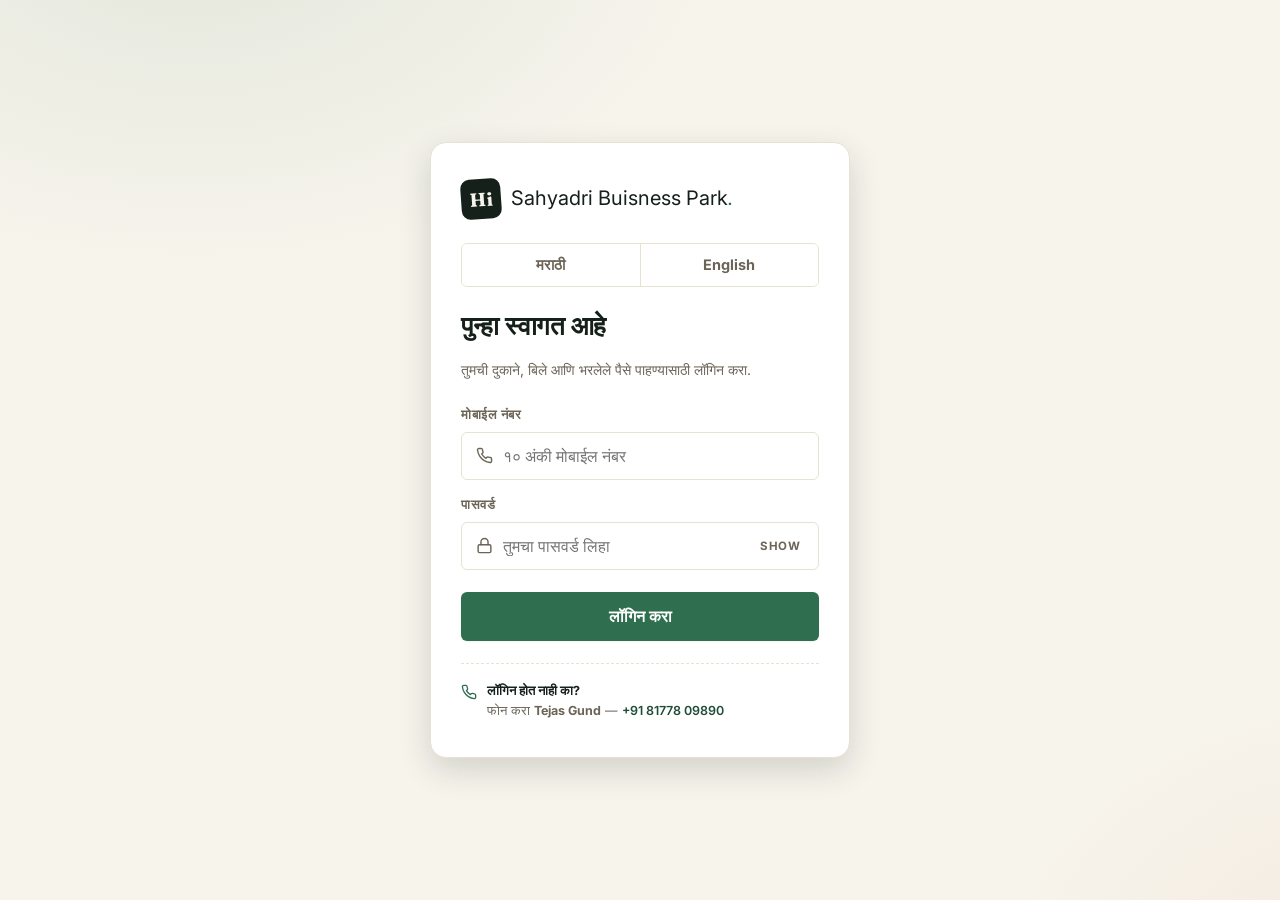
==== commit 419902cf: "added marathi language" ====
--- a/index.html
+++ b/index.html
@@ -1,5 +1,5 @@
 <!DOCTYPE html>
-<html lang="en">
+<html lang="mr">
 <head>
 <meta charset="UTF-8">
 <meta name="viewport" content="width=device-width, initial-scale=1.0, viewport-fit=cover">
@@ -32,37 +32,42 @@
       <div class="stamp-mark">Hi</div>
       <div class="wordmark">Sahyadri Buisness Park<span>.</span></div>
     </div>
-    <h1>Welcome back</h1>
-    <p class="login-sub">Sign in to view your shops, bills and payments.</p>
+    <div class="login-lang" id="loginLang">
+      <button type="button" class="login-lang-btn" data-login-lang="mr">मराठी</button>
+      <button type="button" class="login-lang-btn" data-login-lang="en">English</button>
+    </div>
+
+    <h1 data-i18n="title">पुन्हा स्वागत आहे</h1>
+    <p class="login-sub" data-i18n="sub">तुमची दुकाने, बिले आणि भरलेले पैसे पाहण्यासाठी लॉगिन करा.</p>
 
     <div class="login-error" id="loginError"></div>
 
     <form id="loginForm" autocomplete="on">
       <div class="field">
-        <label for="loginMobile">Mobile number</label>
+        <label for="loginMobile" data-i18n="mobile">मोबाईल नंबर</label>
         <div class="input-icon-row">
           <svg class="input-icon" width="17" height="17" viewBox="0 0 24 24" fill="none" stroke="currentColor" stroke-width="2" stroke-linecap="round" stroke-linejoin="round"><path d="M22 16.92v3a2 2 0 0 1-2.18 2 19.79 19.79 0 0 1-8.63-3.07 19.5 19.5 0 0 1-6-6 19.79 19.79 0 0 1-3.07-8.67A2 2 0 0 1 4.11 2h3a2 2 0 0 1 2 1.72c.127.96.361 1.903.7 2.81a2 2 0 0 1-.45 2.11L8.09 9.91a16 16 0 0 0 6 6l1.27-1.27a2 2 0 0 1 2.11-.45c.907.339 1.85.573 2.81.7A2 2 0 0 1 22 16.92z"/></svg>
-          <input type="tel" id="loginMobile" name="mobile" placeholder="10-digit mobile number" autocomplete="tel" required pattern="[0-9]{10}" maxlength="10" inputmode="numeric">
+          <input type="tel" id="loginMobile" name="mobile" placeholder="१० अंकी मोबाईल नंबर" data-i18n-ph="mobilePh" autocomplete="tel" required pattern="[0-9]{10}" maxlength="10" inputmode="numeric">
         </div>
       </div>
       <div class="field">
-        <label for="loginPassword">Password</label>
+        <label for="loginPassword" data-i18n="password">पासवर्ड</label>
         <div class="input-icon-row pw-row">
           <svg class="input-icon" width="17" height="17" viewBox="0 0 24 24" fill="none" stroke="currentColor" stroke-width="2" stroke-linecap="round" stroke-linejoin="round"><rect x="3" y="11" width="18" height="11" rx="2" ry="2"/><path d="M7 11V7a5 5 0 0 1 10 0v4"/></svg>
-          <input type="password" id="loginPassword" name="password" placeholder="Enter your password" autocomplete="current-password" required>
+          <input type="password" id="loginPassword" name="password" placeholder="तुमचा पासवर्ड लिहा" data-i18n-ph="passwordPh" autocomplete="current-password" required>
           <button type="button" class="pw-toggle" id="pwToggle">SHOW</button>
         </div>
       </div>
       <button type="submit" class="btn btn-primary btn-block btn-lg" id="loginBtn">
-        <span id="loginBtnText">Sign in</span>
+        <span id="loginBtnText" data-i18n="signIn">लॉगिन करा</span>
       </button>
     </form>
 
     <div class="login-help">
       <svg width="16" height="16" viewBox="0 0 24 24" fill="none" stroke="currentColor" stroke-width="2" stroke-linecap="round" stroke-linejoin="round"><path d="M22 16.92v3a2 2 0 0 1-2.18 2 19.79 19.79 0 0 1-8.63-3.07 19.5 19.5 0 0 1-6-6 19.79 19.79 0 0 1-3.07-8.67A2 2 0 0 1 4.11 2h3a2 2 0 0 1 2 1.72c.127.96.361 1.903.7 2.81a2 2 0 0 1-.45 2.11L8.09 9.91a16 16 0 0 0 6 6l1.27-1.27a2 2 0 0 1 2.11-.45c.907.339 1.85.573 2.81.7A2 2 0 0 1 22 16.92z"/></svg>
       <div>
-        <div class="login-help-title">Trouble signing in?</div>
-        <div class="login-help-sub">Call <strong>Tejas Gund</strong> — <a href="tel:+918177809890">+91 81778 09890</a></div>
+        <div class="login-help-title" data-i18n="help">लॉगिन होत नाही का?</div>
+        <div class="login-help-sub"><span data-i18n="call">फोन करा</span> <strong>Tejas Gund</strong> — <a href="tel:+918177809890">+91 81778 09890</a></div>
       </div>
     </div>
   </div>
@@ -143,10 +148,10 @@
     localStorage.setItem('tms_role', data.role);
     window.location.replace(data.role === 'admin' ? './ADMIN/index.html' : './USER/index.html');
   } catch (err) {
-    loginError.textContent = err.message || 'Sign in failed. Check your credentials.';
+    loginError.textContent = err.message || lt('failed');
     loginError.classList.add('show');
     loginBtn.disabled = false;
-    loginBtnText.textContent = 'Sign in';
+    loginBtnText.textContent = lt('signIn');
   }
 });
 </script>
--- a/root.css
+++ b/root.css
@@ -606,3 +606,16 @@
 .year-btn{ padding:7px 14px; border-radius:999px; border:1.5px solid var(--line); background:var(--paper-raised); font-size:13px; font-weight:600; color:var(--muted); cursor:pointer; transition:all .12s; }
 .year-btn.active{ background:var(--ink); color:#fff; border-color:var(--ink); }
 .year-btn:hover:not(.active){ border-color:var(--ink); color:var(--ink); }
+
+/* ---- Sign-in language toggle (Marathi / English) ---- */
+.login-lang{
+  display:flex; gap:0; margin-bottom:20px;
+  border:1.5px solid var(--line); border-radius:var(--radius-sm); overflow:hidden;
+}
+.login-lang-btn{
+  flex:1; min-height:42px; border:none; background:var(--paper-raised);
+  font-size:14.5px; font-weight:700; color:var(--muted);
+  border-right:1.5px solid var(--line);
+}
+.login-lang-btn:last-child{ border-right:none; }
+.login-lang-btn.active{ background:var(--green); color:#fff; }
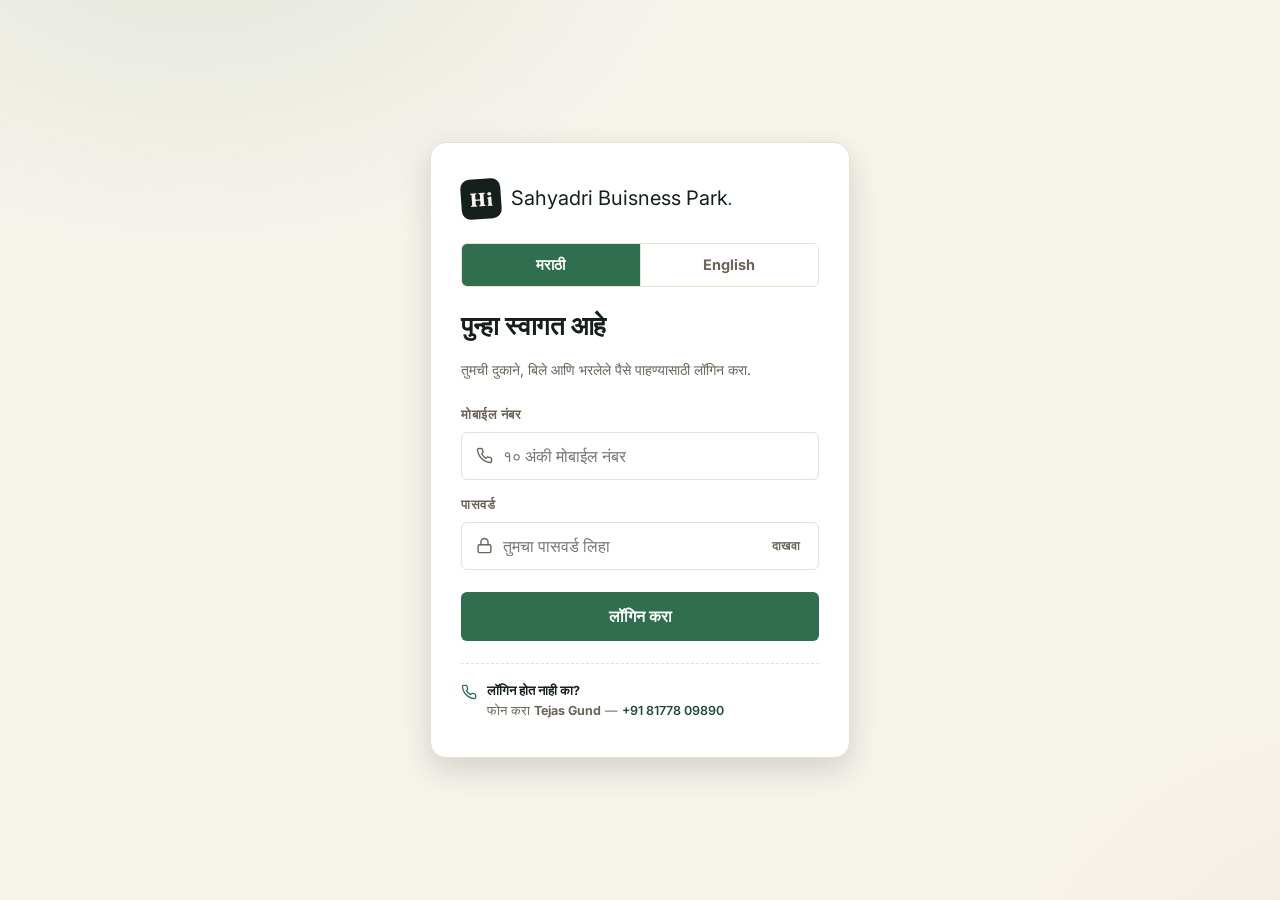
==== commit 5a1e7751: "added marathi language - 2" ====
--- a/index.html
+++ b/index.html
@@ -75,6 +75,64 @@
 
 <script>
 /* ================================================================
+   LANGUAGE — Marathi by default.
+
+   The same localStorage key the tenant portal uses, so a tenant who
+   picks a language here doesn't have to pick again inside the app.
+   ================================================================ */
+const LOGIN_STRINGS = {
+  title:      { mr: 'पुन्हा स्वागत आहे',  en: 'Welcome back' },
+  sub:        { mr: 'तुमची दुकाने, बिले आणि भरलेले पैसे पाहण्यासाठी लॉगिन करा.',
+                en: 'Sign in to view your shops, bills and payments.' },
+  mobile:     { mr: 'मोबाईल नंबर',        en: 'Mobile number' },
+  mobilePh:   { mr: '१० अंकी मोबाईल नंबर', en: '10-digit mobile number' },
+  password:   { mr: 'पासवर्ड',            en: 'Password' },
+  passwordPh: { mr: 'तुमचा पासवर्ड लिहा',  en: 'Enter your password' },
+  signIn:     { mr: 'लॉगिन करा',          en: 'Sign in' },
+  help:       { mr: 'लॉगिन होत नाही का?',  en: 'Trouble signing in?' },
+  call:       { mr: 'फोन करा',            en: 'Call' },
+  failed:     { mr: 'लॉगिन झाले नाही. मोबाईल नंबर आणि पासवर्ड तपासा.',
+                en: 'Sign in failed. Check your credentials.' },
+  show:       { mr: 'दाखवा',              en: 'SHOW' },
+  hide:       { mr: 'लपवा',               en: 'HIDE' },
+};
+
+function loginLang(){ return localStorage.getItem('tms_lang') || 'mr'; }
+
+function lt(key){
+  const e = LOGIN_STRINGS[key];
+  return e ? (e[loginLang()] || e.en) : key;
+}
+
+function applyLoginLang(){
+  const lang = loginLang();
+  document.documentElement.lang = lang;
+  document.querySelectorAll('[data-i18n]').forEach(el => {
+    el.textContent = lt(el.getAttribute('data-i18n'));
+  });
+  document.querySelectorAll('[data-i18n-ph]').forEach(el => {
+    el.placeholder = lt(el.getAttribute('data-i18n-ph'));
+  });
+  document.querySelectorAll('[data-login-lang]').forEach(btn => {
+    btn.classList.toggle('active', btn.getAttribute('data-login-lang') === lang);
+  });
+  // The show/hide password toggle keeps whichever state it's currently in.
+  const pwToggle = document.getElementById('pwToggle');
+  const pwInput = document.getElementById('loginPassword');
+  if (pwToggle && pwInput) pwToggle.textContent = pwInput.type === 'password' ? lt('show') : lt('hide');
+}
+
+/* This script tag sits at the end of <body>, so the DOM above it already
+   exists — apply immediately rather than waiting for DOMContentLoaded. */
+applyLoginLang();
+document.querySelectorAll('[data-login-lang]').forEach(btn => {
+  btn.addEventListener('click', () => {
+    localStorage.setItem('tms_lang', btn.getAttribute('data-login-lang'));
+    applyLoginLang();
+  });
+});
+
+/* ================================================================
    CONFIG — set your backend URL here
    ================================================================ */
 const API_BASE_URL = ""; // relative — same origin as this page; Apache proxies /api to the backend
@@ -129,8 +187,8 @@
 document.getElementById('pwToggle').addEventListener('click', () => {
   const pw = document.getElementById('loginPassword');
   const btn = document.getElementById('pwToggle');
-  if (pw.type === 'password'){ pw.type = 'text'; btn.textContent = 'HIDE'; }
-  else { pw.type = 'password'; btn.textContent = 'SHOW'; }
+  if (pw.type === 'password'){ pw.type = 'text'; btn.textContent = lt('hide'); }
+  else { pw.type = 'password'; btn.textContent = lt('show'); }
 });
 
 loginForm.addEventListener('submit', async (e) => {
